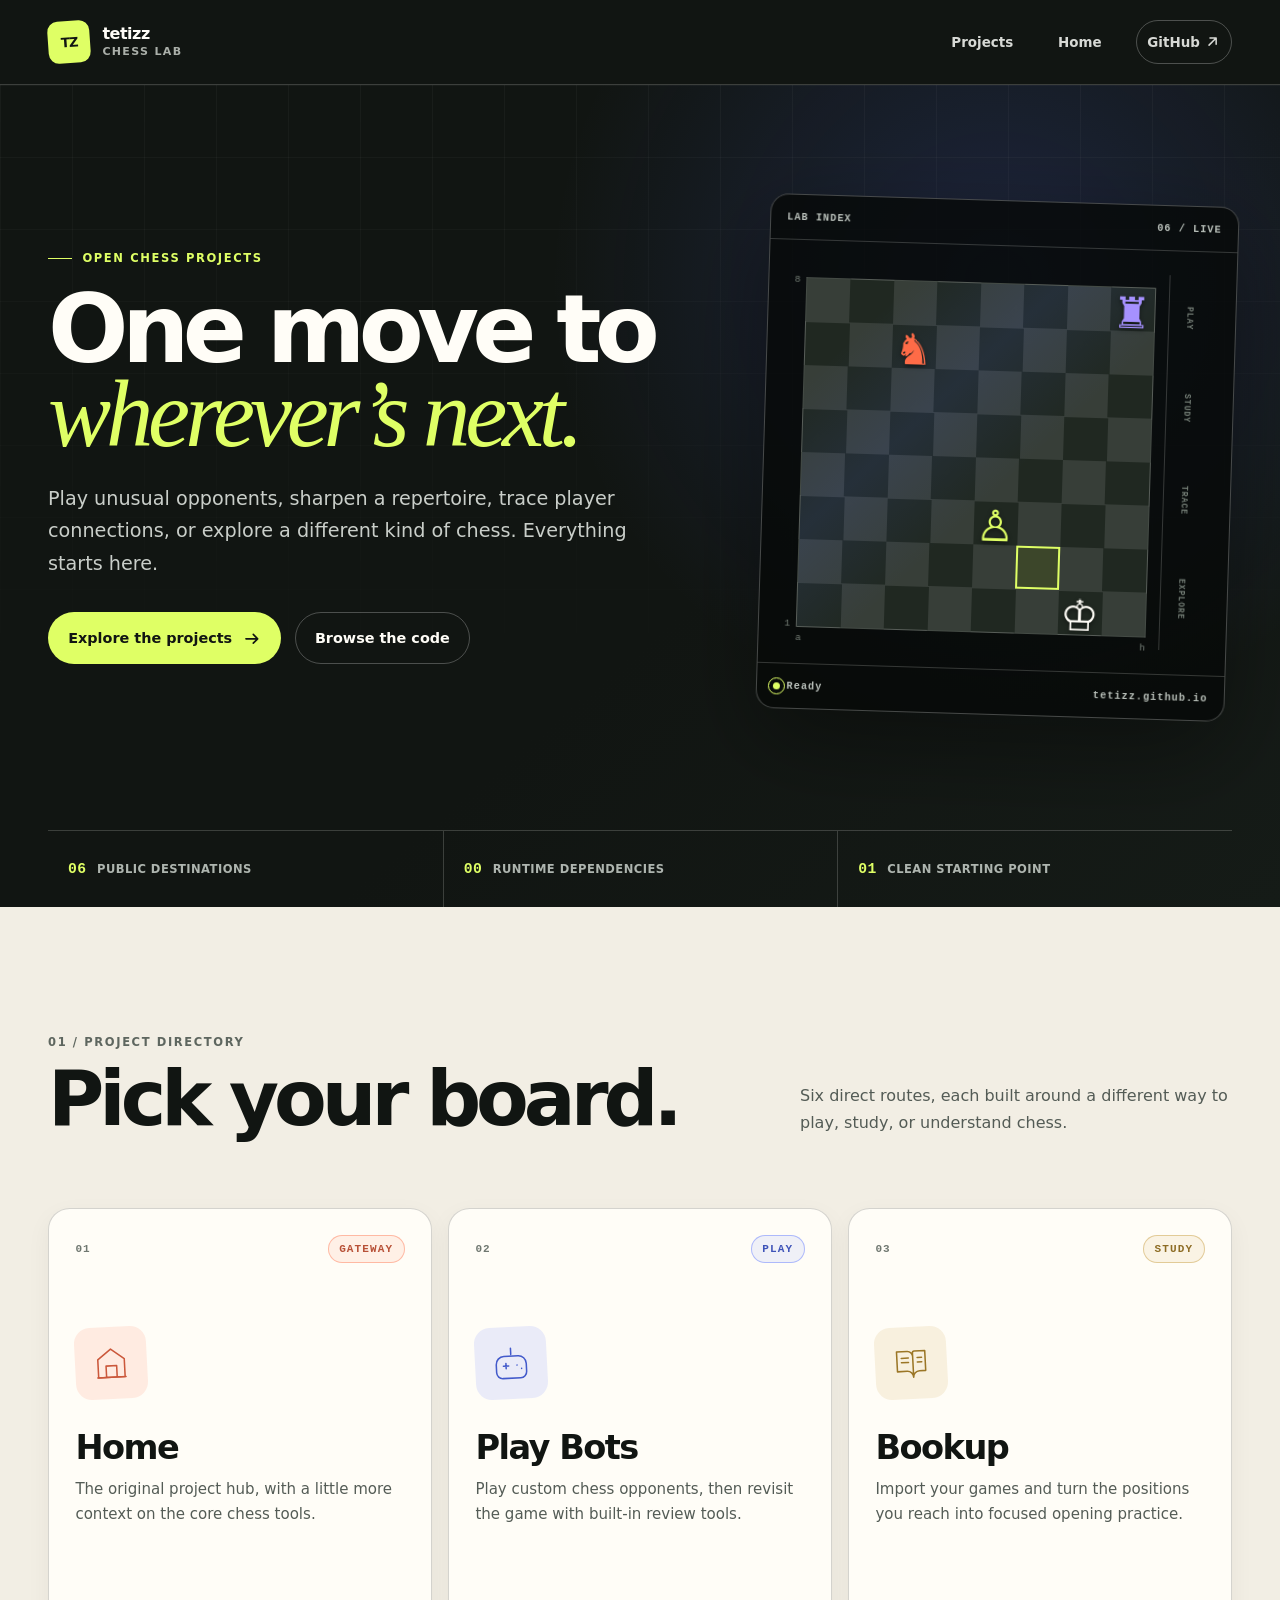
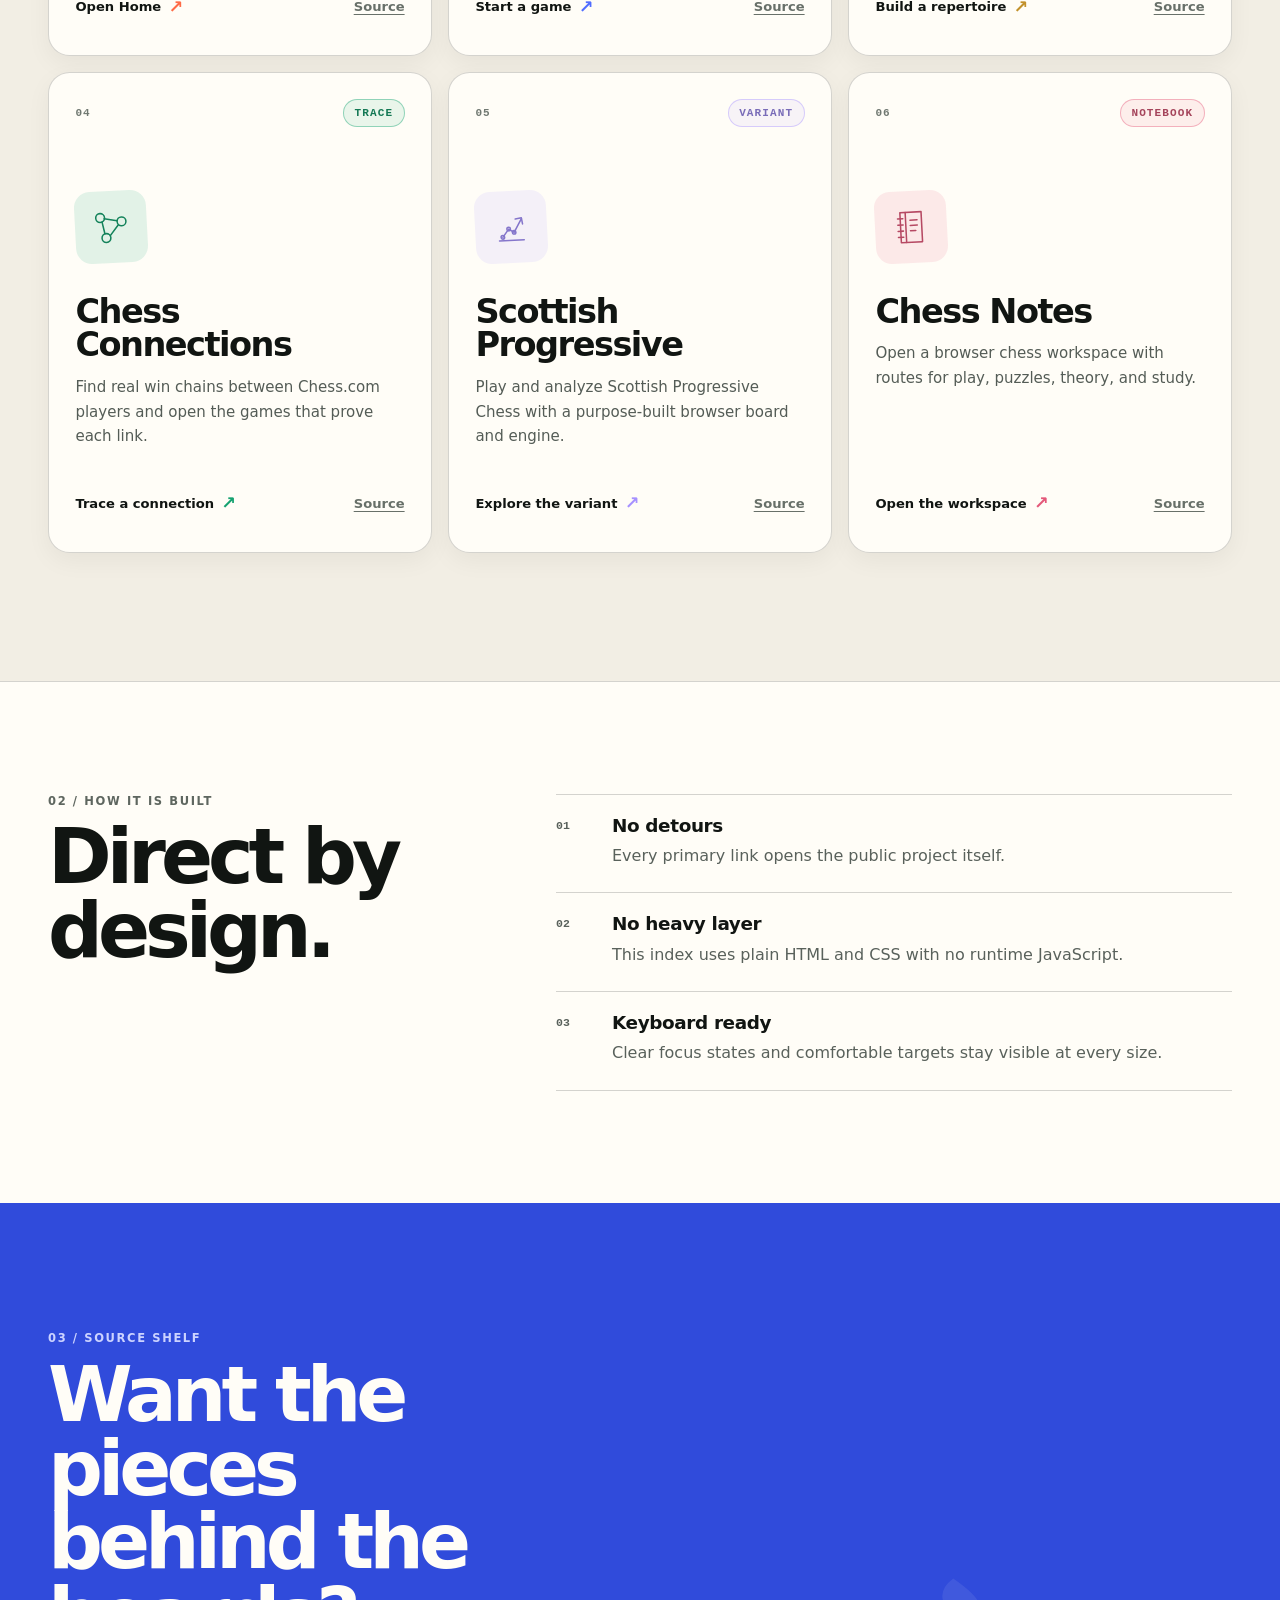
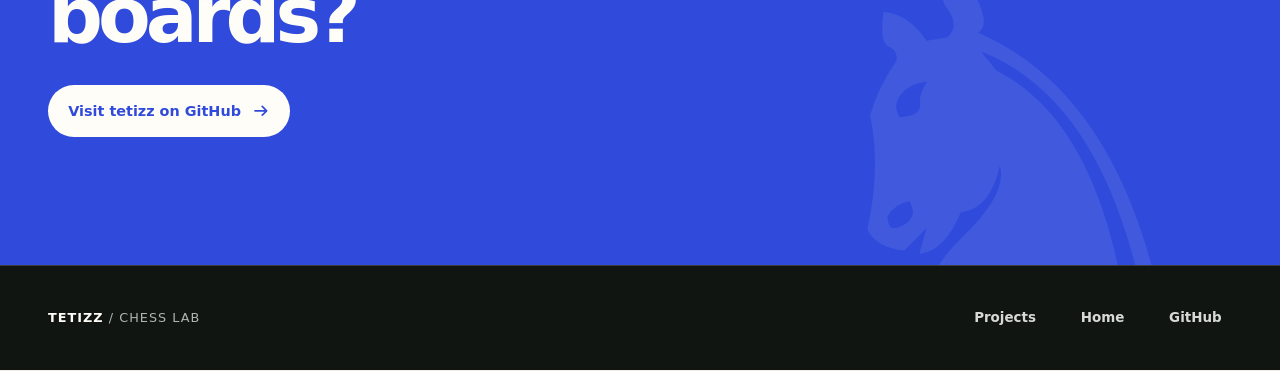
==== index.html @ 03cea4af "feat: launch root chess lab gateway" ====
<!DOCTYPE html>
<html lang="en">
  <head>
    <meta charset="utf-8">
    <meta name="viewport" content="width=device-width, initial-scale=1">
    <meta
      http-equiv="Content-Security-Policy"
      content="default-src 'none'; style-src 'self'; img-src 'self'; font-src 'self'; connect-src 'self'; script-src 'none'; object-src 'none'; base-uri 'none'; form-action 'none'; upgrade-insecure-requests"
    >
    <meta name="referrer" content="strict-origin-when-cross-origin">
    <meta name="theme-color" content="#111512">
    <meta
      name="description"
      content="The fast starting point for tetizz chess projects: play bots, study games, trace player connections, explore Scottish Progressive, and open Chess Notes."
    >
    <link rel="canonical" href="https://tetizz.github.io/">
    <meta property="og:type" content="website">
    <meta property="og:title" content="tetizz / chess lab">
    <meta
      property="og:description"
      content="One clear gateway to tetizz chess projects."
    >
    <meta property="og:url" content="https://tetizz.github.io/">
    <title>tetizz / chess lab</title>
    <link rel="icon" href="favicon.svg" type="image/svg+xml">
    <link rel="stylesheet" href="styles.css">
  </head>
  <body>
    <a class="skip-link" href="#main-content">Skip to projects</a>

    <header class="site-header">
      <div class="shell header-inner">
        <a class="brand" href="https://tetizz.github.io/" aria-label="tetizz chess lab home">
          <span class="brand-mark" aria-hidden="true">tz</span>
          <span class="brand-copy">
            <strong>tetizz</strong>
            <span>chess lab</span>
          </span>
        </a>

        <nav class="site-nav" aria-label="Primary navigation">
          <a href="#projects">Projects</a>
          <a href="https://tetizz.github.io/Home/">Home</a>
          <a class="nav-github" href="https://github.com/tetizz">
            GitHub
            <svg aria-hidden="true" viewBox="0 0 16 16">
              <path d="M4.25 11.75 11.75 4.25M5.25 4.25h6.5v6.5"></path>
            </svg>
          </a>
        </nav>
      </div>
    </header>

    <main id="main-content">
      <section class="hero" aria-labelledby="hero-title">
        <div class="shell hero-layout">
          <div class="hero-copy">
            <p class="eyebrow"><span aria-hidden="true"></span> Open chess projects</p>
            <h1 id="hero-title">One move to<br><em>wherever&rsquo;s next.</em></h1>
            <p class="hero-intro">
              Play unusual opponents, sharpen a repertoire, trace player connections,
              or explore a different kind of chess. Everything starts here.
            </p>
            <div class="hero-actions">
              <a class="button button-primary" href="#projects">
                Explore the projects
                <svg aria-hidden="true" viewBox="0 0 18 18">
                  <path d="M3 9h12M10.5 4.5 15 9l-4.5 4.5"></path>
                </svg>
              </a>
              <a class="button button-quiet" href="https://github.com/tetizz">Browse the code</a>
            </div>
          </div>

          <div class="position-window" aria-hidden="true">
            <div class="window-bar">
              <span>LAB INDEX</span>
              <span>06 / LIVE</span>
            </div>
            <div class="position-body">
              <div class="board-wrap">
                <div class="board">
                  <span class="piece piece-knight">&#9822;</span>
                  <span class="piece piece-king">&#9812;</span>
                  <span class="piece piece-pawn">&#9817;</span>
                  <span class="piece piece-rook">&#9820;</span>
                  <span class="target-square"></span>
                </div>
                <span class="rank rank-eight">8</span>
                <span class="rank rank-one">1</span>
                <span class="file file-a">a</span>
                <span class="file file-h">h</span>
              </div>
              <div class="move-strip">
                <span>PLAY</span>
                <span>STUDY</span>
                <span>TRACE</span>
                <span>EXPLORE</span>
              </div>
            </div>
            <div class="window-foot">
              <span><i class="status-dot"></i> Ready</span>
              <span>tetizz.github.io</span>
            </div>
          </div>
        </div>

        <ul class="shell hero-meta" aria-label="Site highlights">
          <li><strong>06</strong> public destinations</li>
          <li><strong>00</strong> runtime dependencies</li>
          <li><strong>01</strong> clean starting point</li>
        </ul>
      </section>

      <section class="projects" id="projects" aria-labelledby="projects-title">
        <div class="shell">
          <div class="section-heading">
            <div>
              <p class="section-index">01 / PROJECT DIRECTORY</p>
              <h2 id="projects-title">Pick your board.</h2>
            </div>
            <p>
              Six direct routes, each built around a different way to play,
              study, or understand chess.
            </p>
          </div>

          <div class="project-grid">
            <article class="project-card project-home">
              <div class="card-topline">
                <span class="card-number">01</span>
                <span class="card-label">Gateway</span>
              </div>
              <div class="project-symbol" aria-hidden="true">
                <svg viewBox="0 0 48 48">
                  <path d="M9 19.5 24 8l15 11.5V40H9Z"></path>
                  <path d="M18 40V27h12v13M8 40h32"></path>
                </svg>
              </div>
              <div class="card-copy">
                <h3>Home</h3>
                <p>The original project hub, with a little more context on the core chess tools.</p>
              </div>
              <div class="card-actions">
                <a class="project-link" href="https://tetizz.github.io/Home/">
                  Open Home <span aria-hidden="true">&#8599;</span>
                </a>
                <a class="source-link" href="https://github.com/tetizz/Home">Source</a>
              </div>
            </article>

            <article class="project-card project-play">
              <div class="card-topline">
                <span class="card-number">02</span>
                <span class="card-label">Play</span>
              </div>
              <div class="project-symbol" aria-hidden="true">
                <svg viewBox="0 0 48 48">
                  <path d="M24 7v7M16 16h16a9 9 0 0 1 9 9v9a7 7 0 0 1-7 7H14a7 7 0 0 1-7-7v-9a9 9 0 0 1 9-9Z"></path>
                  <path d="M15 27h6m-3-3v6M30.5 26.5h.01M35.5 30.5h.01"></path>
                </svg>
              </div>
              <div class="card-copy">
                <h3>Play Bots</h3>
                <p>Play custom chess opponents, then revisit the game with built-in review tools.</p>
              </div>
              <div class="card-actions">
                <a class="project-link" href="https://tetizz.github.io/Play/">
                  Start a game <span aria-hidden="true">&#8599;</span>
                </a>
                <a class="source-link" href="https://github.com/tetizz/Play">Source</a>
              </div>
            </article>

            <article class="project-card project-bookup">
              <div class="card-topline">
                <span class="card-number">03</span>
                <span class="card-label">Study</span>
              </div>
              <div class="project-symbol" aria-hidden="true">
                <svg viewBox="0 0 48 48">
                  <path d="M8 10.5h12a6 6 0 0 1 6 6V40a7 7 0 0 0-7-7H8ZM40 10.5H28a2 2 0 0 0-2 2V40a7 7 0 0 1 7-7h7Z"></path>
                  <path d="M13 18h8M13 23h8M31 18h5M31 23h5"></path>
                </svg>
              </div>
              <div class="card-copy">
                <h3>Bookup</h3>
                <p>Import your games and turn the positions you reach into focused opening practice.</p>
              </div>
              <div class="card-actions">
                <a class="project-link" href="https://tetizz.github.io/Bookup/">
                  Build a repertoire <span aria-hidden="true">&#8599;</span>
                </a>
                <a class="source-link" href="https://github.com/tetizz/Bookup">Source</a>
              </div>
            </article>

            <article class="project-card project-connections">
              <div class="card-topline">
                <span class="card-number">04</span>
                <span class="card-label">Trace</span>
              </div>
              <div class="project-symbol" aria-hidden="true">
                <svg viewBox="0 0 48 48">
                  <circle cx="12" cy="13" r="5"></circle>
                  <circle cx="36" cy="18" r="5"></circle>
                  <circle cx="18" cy="36" r="5"></circle>
                  <path d="m16.5 14 14.5 3M14 18l2.5 13M22.5 33.5 32 22"></path>
                </svg>
              </div>
              <div class="card-copy">
                <h3>Chess Connections</h3>
                <p>Find real win chains between Chess.com players and open the games that prove each link.</p>
              </div>
              <div class="card-actions">
                <a class="project-link" href="https://tetizz.github.io/Connections/">
                  Trace a connection <span aria-hidden="true">&#8599;</span>
                </a>
                <a class="source-link" href="https://github.com/tetizz/Connections">Source</a>
              </div>
            </article>

            <article class="project-card project-progressive">
              <div class="card-topline">
                <span class="card-number">05</span>
                <span class="card-label">Variant</span>
              </div>
              <div class="project-symbol" aria-hidden="true">
                <svg viewBox="0 0 48 48">
                  <path d="M10 39h28M14 35l7-9 6 4 9-15"></path>
                  <path d="m29 15 7-1 1 7"></path>
                  <circle cx="14" cy="35" r="2"></circle>
                  <circle cx="21" cy="26" r="2"></circle>
                  <circle cx="27" cy="30" r="2"></circle>
                </svg>
              </div>
              <div class="card-copy">
                <h3>Scottish Progressive</h3>
                <p>Play and analyze Scottish Progressive Chess with a purpose-built browser board and engine.</p>
              </div>
              <div class="card-actions">
                <a class="project-link" href="https://tetizz.github.io/progressive/">
                  Explore the variant <span aria-hidden="true">&#8599;</span>
                </a>
                <a class="source-link" href="https://github.com/tetizz/progressive">Source</a>
              </div>
            </article>

            <article class="project-card project-notes">
              <div class="card-topline">
                <span class="card-number">06</span>
                <span class="card-label">Notebook</span>
              </div>
              <div class="project-symbol" aria-hidden="true">
                <svg viewBox="0 0 48 48">
                  <path d="M12 7h24v34H12Z"></path>
                  <path d="M18 7v34M23 16h8M23 22h8M23 28h6"></path>
                  <path d="M9 14h6M9 21h6M9 28h6M9 35h6"></path>
                </svg>
              </div>
              <div class="card-copy">
                <h3>Chess Notes</h3>
                <p>Open a browser chess workspace with routes for play, puzzles, theory, and study.</p>
              </div>
              <div class="card-actions">
                <a class="project-link" href="https://tetizz.github.io/chess-notes-/">
                  Open the workspace <span aria-hidden="true">&#8599;</span>
                </a>
                <a class="source-link" href="https://github.com/tetizz/chess-notes-">Source</a>
              </div>
            </article>
          </div>
        </div>
      </section>

      <section class="principles" aria-labelledby="principles-title">
        <div class="shell principles-layout">
          <div>
            <p class="section-index">02 / HOW IT IS BUILT</p>
            <h2 id="principles-title">Direct by design.</h2>
          </div>
          <ul class="principle-list">
            <li>
              <span>01</span>
              <div>
                <h3>No detours</h3>
                <p>Every primary link opens the public project itself.</p>
              </div>
            </li>
            <li>
              <span>02</span>
              <div>
                <h3>No heavy layer</h3>
                <p>This index uses plain HTML and CSS with no runtime JavaScript.</p>
              </div>
            </li>
            <li>
              <span>03</span>
              <div>
                <h3>Keyboard ready</h3>
                <p>Clear focus states and comfortable targets stay visible at every size.</p>
              </div>
            </li>
          </ul>
        </div>
      </section>

      <section class="closing" aria-labelledby="closing-title">
        <div class="shell closing-inner">
          <p class="section-index">03 / SOURCE SHELF</p>
          <h2 id="closing-title">Want the pieces<br>behind the boards?</h2>
          <a class="button button-light" href="https://github.com/tetizz">
            Visit tetizz on GitHub
            <svg aria-hidden="true" viewBox="0 0 18 18">
              <path d="M3 9h12M10.5 4.5 15 9l-4.5 4.5"></path>
            </svg>
          </a>
        </div>
      </section>
    </main>

    <footer class="site-footer">
      <div class="shell footer-inner">
        <p><strong>tetizz</strong> / chess lab</p>
        <nav aria-label="Footer navigation">
          <a href="#projects">Projects</a>
          <a href="https://tetizz.github.io/Home/">Home</a>
          <a href="https://github.com/tetizz">GitHub</a>
        </nav>
      </div>
    </footer>
  </body>
</html>
---- styles.css ----
:root {
  --ink: #111512;
  --ink-soft: #1a211d;
  --paper: #f2eee4;
  --paper-bright: #fffdf7;
  --paper-muted: #d8d2c5;
  --line-dark: rgba(17, 21, 18, 0.18);
  --line-light: rgba(255, 253, 247, 0.18);
  --blue: #516dff;
  --blue-deep: #304bdb;
  --acid: #dfff65;
  --orange: #ff6b47;
  --purple: #a691ff;
  --focus: #005fcc;
  --radius: 1.35rem;
  color-scheme: light;
  font-family: Inter, ui-sans-serif, system-ui, -apple-system, BlinkMacSystemFont, "Segoe UI", sans-serif;
  font-synthesis: none;
  text-rendering: optimizeLegibility;
}

*,
*::before,
*::after {
  box-sizing: border-box;
}

html {
  min-width: 320px;
  scroll-behavior: smooth;
}

body {
  margin: 0;
  min-width: 320px;
  overflow-x: hidden;
  background: var(--paper);
  color: var(--ink);
}

a {
  color: inherit;
}

svg {
  display: block;
}

.shell {
  width: min(100% - 2.5rem, 74rem);
  margin-inline: auto;
}

.skip-link {
  position: fixed;
  top: 0.75rem;
  left: 0.75rem;
  z-index: 100;
  padding: 0.75rem 1rem;
  border: 2px solid var(--ink);
  border-radius: 0.5rem;
  background: var(--acid);
  color: var(--ink);
  font-weight: 800;
  transform: translateY(-160%);
  transition: transform 160ms ease;
}

.skip-link:focus {
  transform: translateY(0);
}

:focus-visible {
  outline: 3px solid var(--focus);
  outline-offset: 4px;
  box-shadow: 0 0 0 6px var(--paper-bright);
}

.site-header {
  position: relative;
  z-index: 10;
  border-bottom: 1px solid var(--line-light);
  background: var(--ink);
  color: var(--paper-bright);
}

.header-inner {
  display: flex;
  min-height: 5.25rem;
  align-items: center;
  justify-content: space-between;
  gap: 2rem;
}

.brand {
  display: inline-flex;
  min-height: 2.75rem;
  align-items: center;
  gap: 0.75rem;
  color: inherit;
  text-decoration: none;
}

.brand-mark {
  display: grid;
  width: 2.65rem;
  height: 2.65rem;
  place-items: center;
  border-radius: 0.65rem;
  background: var(--acid);
  color: var(--ink);
  font-size: 0.82rem;
  font-weight: 900;
  letter-spacing: -0.08em;
  text-transform: uppercase;
  transform: rotate(-4deg);
  transition: transform 180ms ease;
}

.brand:hover .brand-mark {
  transform: rotate(0) scale(1.04);
}

.brand-copy {
  display: grid;
  line-height: 1.05;
}

.brand-copy strong {
  font-size: 1rem;
  letter-spacing: -0.03em;
}

.brand-copy span {
  margin-top: 0.2rem;
  color: #aaaFA9;
  font-size: 0.69rem;
  font-weight: 700;
  letter-spacing: 0.12em;
  text-transform: uppercase;
}

.site-nav,
.site-footer nav {
  display: flex;
  align-items: center;
  gap: clamp(0.25rem, 2vw, 1.5rem);
}

.site-nav a,
.site-footer nav a {
  display: inline-flex;
  min-height: 2.75rem;
  align-items: center;
  gap: 0.35rem;
  padding-inline: 0.65rem;
  color: #d7d9d5;
  font-size: 0.84rem;
  font-weight: 750;
  text-decoration: none;
}

.site-nav a:hover,
.site-footer nav a:hover {
  color: var(--acid);
}

.site-nav a:active,
.site-footer nav a:active {
  color: var(--paper-bright);
}

.nav-github {
  border: 1px solid rgba(255, 255, 255, 0.25);
  border-radius: 999px;
}

.nav-github:hover {
  background: rgba(255, 255, 255, 0.07);
}

.nav-github svg {
  width: 0.95rem;
  fill: none;
  stroke: currentColor;
  stroke-linecap: round;
  stroke-linejoin: round;
  stroke-width: 1.6;
}

.hero {
  position: relative;
  overflow: hidden;
  background:
    radial-gradient(circle at 78% 24%, rgba(81, 109, 255, 0.18), transparent 28rem),
    linear-gradient(140deg, #111512 0%, #111512 58%, #151b17 100%);
  color: var(--paper-bright);
}

.hero::before {
  position: absolute;
  inset: 0;
  background-image:
    linear-gradient(rgba(255, 255, 255, 0.035) 1px, transparent 1px),
    linear-gradient(90deg, rgba(255, 255, 255, 0.035) 1px, transparent 1px);
  background-size: 4.5rem 4.5rem;
  content: "";
  -webkit-mask-image: linear-gradient(to bottom, #000, transparent 80%);
  mask-image: linear-gradient(to bottom, #000, transparent 80%);
  pointer-events: none;
}

.hero-layout {
  position: relative;
  display: grid;
  min-height: 38rem;
  align-items: center;
  grid-template-columns: minmax(0, 1.02fr) minmax(18rem, 0.78fr);
  gap: clamp(3rem, 8vw, 7.5rem);
  padding-block: clamp(4.75rem, 9vw, 7.75rem);
}

.hero-copy {
  max-width: 43rem;
  animation: enter-up 560ms cubic-bezier(0.22, 1, 0.36, 1) both;
}

.eyebrow,
.section-index {
  margin: 0;
  font-size: 0.72rem;
  font-weight: 850;
  letter-spacing: 0.14em;
  text-transform: uppercase;
}

.eyebrow {
  display: flex;
  align-items: center;
  gap: 0.65rem;
  color: var(--acid);
}

.eyebrow span {
  width: 1.5rem;
  height: 1px;
  background: currentColor;
}

.hero h1 {
  max-width: 12ch;
  margin: 1.35rem 0 1.65rem;
  font-size: clamp(3.35rem, 7.4vw, 6.75rem);
  font-weight: 850;
  letter-spacing: -0.07em;
  line-height: 0.89;
}

.hero h1 em {
  color: var(--acid);
  font-family: Georgia, "Times New Roman", serif;
  font-weight: 400;
  letter-spacing: -0.055em;
}

.hero-intro {
  max-width: 37rem;
  margin: 0;
  color: #c9cec9;
  font-size: clamp(1.04rem, 1.7vw, 1.2rem);
  line-height: 1.7;
}

.hero-actions {
  display: flex;
  flex-wrap: wrap;
  align-items: center;
  gap: 0.85rem;
  margin-top: 2rem;
}

.button {
  display: inline-flex;
  min-height: 3.25rem;
  align-items: center;
  justify-content: center;
  gap: 0.7rem;
  border: 1px solid transparent;
  border-radius: 999px;
  padding: 0.82rem 1.2rem;
  font-size: 0.9rem;
  font-weight: 850;
  text-decoration: none;
  transition: transform 180ms ease;
}

.button svg {
  width: 1.1rem;
  fill: none;
  stroke: currentColor;
  stroke-linecap: round;
  stroke-linejoin: round;
  stroke-width: 1.7;
  transition: transform 180ms ease;
}

.button:hover {
  transform: translateY(-2px);
}

.button:hover svg {
  transform: translateX(3px);
}

.button:active {
  transform: translateY(0) scale(0.98);
}

.button-primary {
  background: var(--acid);
  color: var(--ink);
}

.button-primary:hover {
  background: #ebff9e;
}

.button-quiet {
  border-color: rgba(255, 255, 255, 0.25);
  color: var(--paper-bright);
}

.button-quiet:hover {
  border-color: rgba(255, 255, 255, 0.55);
  background: rgba(255, 255, 255, 0.07);
}

.position-window {
  position: relative;
  z-index: 1;
  overflow: hidden;
  border: 1px solid rgba(255, 255, 255, 0.25);
  border-radius: 1.15rem;
  background: rgba(6, 8, 7, 0.8);
  box-shadow: 0 2rem 6rem rgba(0, 0, 0, 0.38);
  contain: layout paint;
  transform: rotate(1.75deg);
  animation: enter-card 720ms 100ms cubic-bezier(0.22, 1, 0.36, 1) both;
}

.window-bar,
.window-foot {
  display: flex;
  min-height: 2.8rem;
  align-items: center;
  justify-content: space-between;
  gap: 1rem;
  padding-inline: 1rem;
  color: #b9c0ba;
  font-family: "Cascadia Mono", Consolas, monospace;
  font-size: 0.64rem;
  font-weight: 700;
  letter-spacing: 0.1em;
}

.window-bar {
  border-bottom: 1px solid var(--line-light);
}

.window-foot {
  border-top: 1px solid var(--line-light);
}

.window-foot span:first-child {
  display: inline-flex;
  align-items: center;
  gap: 0.4rem;
}

.status-dot {
  position: relative;
  width: 0.45rem;
  height: 0.45rem;
  border-radius: 50%;
  background: var(--acid);
}

.status-dot::after {
  position: absolute;
  inset: -0.32rem;
  border: 1px solid var(--acid);
  border-radius: inherit;
  content: "";
  animation: status-pulse 2.4s ease-out infinite;
}

.position-body {
  display: grid;
  grid-template-columns: minmax(0, 1fr) 2.7rem;
  padding: clamp(1rem, 3vw, 1.5rem);
}

.board-wrap {
  position: relative;
  min-width: 0;
  aspect-ratio: 1;
}

.board {
  position: absolute;
  inset: 0.8rem;
  border: 1px solid rgba(255, 255, 255, 0.16);
  background-color: #202821;
  background-image: conic-gradient(
    from 90deg,
    rgba(255, 255, 255, 0.1) 25%,
    transparent 0 50%,
    rgba(255, 255, 255, 0.1) 0 75%,
    transparent 0
  );
  background-size: 25% 25%;
}

.board::after {
  position: absolute;
  inset: 0;
  background: linear-gradient(135deg, transparent 15%, rgba(81, 109, 255, 0.2), transparent 58%);
  content: "";
  opacity: 0.55;
  animation: board-scan 5s ease-in-out infinite;
}

.piece,
.target-square {
  position: absolute;
  z-index: 2;
  display: grid;
  width: 12.5%;
  height: 12.5%;
  place-items: center;
}

.piece {
  color: var(--paper-bright);
  font-family: Georgia, "Times New Roman", serif;
  font-size: clamp(1.35rem, 3.7vw, 2.7rem);
  filter: drop-shadow(0 2px 2px rgba(0, 0, 0, 0.5));
}

.piece-knight {
  top: 12.5%;
  left: 25%;
  color: var(--orange);
}

.piece-king {
  right: 12.5%;
  bottom: 0;
}

.piece-pawn {
  right: 37.5%;
  bottom: 25%;
  color: var(--acid);
}

.piece-rook {
  top: 0;
  right: 0;
  color: var(--purple);
}

.target-square {
  right: 25%;
  bottom: 12.5%;
  border: 2px solid var(--acid);
  background: rgba(223, 255, 101, 0.14);
  animation: target-pulse 2.4s ease-in-out infinite;
}

.rank,
.file {
  position: absolute;
  color: #747e76;
  font-family: "Cascadia Mono", Consolas, monospace;
  font-size: 0.6rem;
}

.rank {
  left: 0.1rem;
}

.rank-eight {
  top: 0.65rem;
}

.rank-one {
  bottom: 0.65rem;
}

.file {
  bottom: -0.2rem;
}

.file-a {
  left: 0.8rem;
}

.file-h {
  right: 0.8rem;
}

.move-strip {
  display: flex;
  align-items: center;
  justify-content: space-around;
  border-left: 1px solid var(--line-light);
  color: #757f77;
  font-family: "Cascadia Mono", Consolas, monospace;
  font-size: 0.52rem;
  font-weight: 700;
  letter-spacing: 0.1em;
  writing-mode: vertical-rl;
}

.hero-meta {
  position: relative;
  display: grid;
  grid-template-columns: repeat(3, 1fr);
  border-top: 1px solid var(--line-light);
  margin-block: 0;
  padding: 0;
  list-style: none;
}

.hero-meta li {
  display: flex;
  min-height: 4.75rem;
  align-items: center;
  gap: 0.65rem;
  margin: 0;
  padding-inline: 1.25rem;
  color: #aeb5af;
  font-size: 0.72rem;
  font-weight: 750;
  letter-spacing: 0.04em;
  text-transform: uppercase;
}

.hero-meta li + li {
  border-left: 1px solid var(--line-light);
}

.hero-meta strong {
  color: var(--acid);
  font-family: "Cascadia Mono", Consolas, monospace;
  font-size: 0.92rem;
}

.projects {
  padding-block: clamp(4.5rem, 10vw, 8rem);
}

.section-heading {
  display: grid;
  align-items: end;
  grid-template-columns: minmax(0, 1fr) minmax(16rem, 27rem);
  gap: 2rem;
  margin-bottom: clamp(2.4rem, 6vw, 4.5rem);
}

.section-index {
  color: #5e665f;
}

.section-heading h2,
.principles h2,
.closing h2 {
  margin: 0.8rem 0 0;
  font-size: clamp(2.65rem, 6vw, 5.4rem);
  font-weight: 850;
  letter-spacing: -0.065em;
  line-height: 0.96;
}

.section-heading > p {
  max-width: 38rem;
  margin: 0;
  color: #535b55;
  font-size: 1rem;
  line-height: 1.7;
}

.project-grid {
  display: grid;
  grid-template-columns: repeat(3, minmax(0, 1fr));
  gap: 1rem;
}

.project-card {
  --card-accent: var(--blue);
  position: relative;
  display: flex;
  min-width: 0;
  min-height: 28rem;
  flex-direction: column;
  overflow: hidden;
  border: 1px solid var(--line-dark);
  border-radius: var(--radius);
  padding: clamp(1.15rem, 2.5vw, 1.65rem);
  background: var(--paper-bright);
  box-shadow: 0 0.5rem 1.5rem rgba(17, 21, 18, 0.05);
  transition: transform 220ms cubic-bezier(0.22, 1, 0.36, 1);
  animation: enter-up 480ms cubic-bezier(0.22, 1, 0.36, 1) both;
}

.project-card::after {
  position: absolute;
  inset: auto -25% -45% 30%;
  height: 55%;
  border-radius: 50%;
  background: var(--card-accent);
  content: "";
  opacity: 0.065;
  transform: translateY(35%);
  transition: transform 260ms ease, opacity 260ms ease;
  pointer-events: none;
}

.project-card:hover,
.project-card:focus-within {
  z-index: 2;
  transform: translateY(-0.4rem);
}

.project-card:hover::after,
.project-card:focus-within::after {
  opacity: 0.11;
  transform: translateY(8%);
}

.project-card:nth-child(2) {
  animation-delay: 50ms;
}

.project-card:nth-child(3) {
  animation-delay: 100ms;
}

.project-card:nth-child(4) {
  animation-delay: 150ms;
}

.project-card:nth-child(5) {
  animation-delay: 200ms;
}

.project-card:nth-child(6) {
  animation-delay: 250ms;
}

.project-home {
  --card-accent: var(--orange);
}

.project-play {
  --card-accent: var(--blue);
}

.project-bookup {
  --card-accent: #c2912b;
}

.project-connections {
  --card-accent: #15a270;
}

.project-progressive {
  --card-accent: var(--purple);
}

.project-notes {
  --card-accent: #e4587a;
}

.card-topline {
  display: flex;
  align-items: center;
  justify-content: space-between;
  gap: 1rem;
  font-family: "Cascadia Mono", Consolas, monospace;
  font-size: 0.69rem;
  font-weight: 800;
  letter-spacing: 0.1em;
  text-transform: uppercase;
}

.card-number {
  color: #707871;
}

.card-label {
  border: 1px solid color-mix(in srgb, var(--card-accent) 42%, transparent);
  border-radius: 999px;
  padding: 0.42rem 0.65rem;
  background: color-mix(in srgb, var(--card-accent) 9%, transparent);
  color: color-mix(in srgb, var(--card-accent) 70%, var(--ink));
}

.project-symbol {
  display: grid;
  width: 4.5rem;
  height: 4.5rem;
  margin-block: clamp(2.5rem, 5vw, 4.15rem) 2rem;
  place-items: center;
  border-radius: 1rem;
  background: color-mix(in srgb, var(--card-accent) 12%, transparent);
  color: color-mix(in srgb, var(--card-accent) 78%, var(--ink));
  transform: rotate(-3deg);
  transition: transform 220ms cubic-bezier(0.22, 1, 0.36, 1);
}

.project-card:hover .project-symbol,
.project-card:focus-within .project-symbol {
  transform: rotate(0) scale(1.06);
}

.project-symbol svg {
  width: 2.65rem;
  fill: none;
  stroke: currentColor;
  stroke-linecap: round;
  stroke-linejoin: round;
  stroke-width: 1.75;
}

.card-copy {
  position: relative;
  z-index: 1;
}

.card-copy h3 {
  margin: 0 0 0.8rem;
  font-size: clamp(1.65rem, 3vw, 2.1rem);
  letter-spacing: -0.045em;
  line-height: 1;
}

.card-copy p {
  margin: 0;
  color: #545c56;
  font-size: 0.94rem;
  line-height: 1.65;
}

.card-actions {
  position: relative;
  z-index: 1;
  display: flex;
  align-items: center;
  justify-content: space-between;
  gap: 0.75rem;
  margin-top: auto;
  padding-top: 2rem;
}

.project-link,
.source-link {
  display: inline-flex;
  min-height: 2.75rem;
  align-items: center;
  font-size: 0.82rem;
  font-weight: 850;
  text-underline-offset: 0.2em;
}

.project-link {
  gap: 0.45rem;
  color: var(--ink);
  text-decoration: none;
}

.project-link span {
  color: var(--card-accent);
  font-size: 1.1rem;
  transition: transform 180ms ease;
}

.project-link:hover span {
  transform: translate(0.18rem, -0.18rem);
}

.source-link {
  color: #687069;
}

.source-link:hover {
  color: var(--ink);
}

.principles {
  border-top: 1px solid var(--line-dark);
  background: var(--paper-bright);
  padding-block: clamp(4rem, 9vw, 7rem);
}

.principles-layout {
  display: grid;
  grid-template-columns: minmax(15rem, 0.75fr) minmax(0, 1.25fr);
  gap: clamp(3rem, 8vw, 7rem);
}

.principles h2 {
  max-width: 7ch;
}

.principle-list {
  margin: 0;
  padding: 0;
  list-style: none;
}

.principle-list li {
  display: grid;
  grid-template-columns: 2.5rem minmax(0, 1fr);
  gap: 1rem;
  border-top: 1px solid var(--line-dark);
  padding-block: 1.5rem;
}

.principle-list li:last-child {
  border-bottom: 1px solid var(--line-dark);
}

.principle-list > li > span {
  color: #59615b;
  font-family: "Cascadia Mono", Consolas, monospace;
  font-size: 0.72rem;
  font-weight: 800;
}

.principle-list h3 {
  margin: -0.25rem 0 0.45rem;
  font-size: 1.15rem;
  letter-spacing: -0.02em;
}

.principle-list p {
  margin: 0;
  color: #59615b;
  line-height: 1.6;
}

.closing {
  overflow: hidden;
  background: var(--blue-deep);
  color: var(--paper-bright);
}

.closing-inner {
  position: relative;
  padding-block: clamp(4.5rem, 10vw, 8rem);
}

.closing-inner::before {
  position: absolute;
  right: clamp(-5rem, 3vw, 1rem);
  bottom: -9rem;
  color: rgba(255, 255, 255, 0.08);
  content: "\265E";
  font-family: Georgia, "Times New Roman", serif;
  font-size: clamp(18rem, 38vw, 33rem);
  line-height: 1;
  transform: rotate(-9deg);
  transition: transform 900ms cubic-bezier(0.22, 1, 0.36, 1);
  pointer-events: none;
}

.closing:hover .closing-inner::before {
  transform: rotate(-3deg) translateY(-0.5rem);
}

.closing .section-index {
  color: #ccd3ff;
}

.closing h2 {
  position: relative;
  max-width: 10ch;
  margin-bottom: 2rem;
}

.button-light {
  position: relative;
  background: var(--paper-bright);
  color: var(--blue-deep);
}

.button-light:hover {
  background: var(--acid);
  color: var(--ink);
}

.site-footer {
  border-top: 1px solid var(--line-light);
  background: var(--ink);
  color: var(--paper-bright);
}

.error-page {
  min-height: 100vh;
  background: var(--ink);
  color: var(--paper-bright);
}

.error-main {
  display: grid;
  min-height: calc(100vh - 5.3rem);
  align-items: center;
  background:
    radial-gradient(circle at 74% 32%, rgba(81, 109, 255, 0.22), transparent 25rem),
    linear-gradient(135deg, #111512, #171e19);
}

.error-inner {
  padding-block: 4rem;
}

.error-inner h1 {
  max-width: 9ch;
  margin: 1rem 0;
  font-size: clamp(3.5rem, 10vw, 8rem);
  letter-spacing: -0.07em;
  line-height: 0.9;
}

.error-inner > p:not(.eyebrow) {
  max-width: 35rem;
  margin: 0 0 2rem;
  color: #c9cec9;
  font-size: 1.08rem;
  line-height: 1.7;
}

.footer-inner {
  display: flex;
  min-height: 6.5rem;
  align-items: center;
  justify-content: space-between;
  gap: 2rem;
}

.footer-inner p {
  margin: 0;
  color: #aeb5af;
  font-size: 0.8rem;
  letter-spacing: 0.08em;
  text-transform: uppercase;
}

.footer-inner p strong {
  color: var(--paper-bright);
}

@keyframes enter-up {
  from {
    opacity: 0;
    transform: translateY(1rem);
  }
  to {
    opacity: 1;
    transform: translateY(0);
  }
}

@keyframes enter-card {
  from {
    opacity: 0;
    transform: rotate(0) translateY(1.25rem) scale(0.98);
  }
  to {
    opacity: 1;
    transform: rotate(1.75deg) translateY(0) scale(1);
  }
}

@keyframes board-scan {
  0%,
  100% {
    opacity: 0.3;
    transform: translateX(-12%);
  }
  50% {
    opacity: 0.75;
    transform: translateX(12%);
  }
}

@keyframes target-pulse {
  0%,
  100% {
    opacity: 0.55;
    transform: scale(0.82);
  }
  50% {
    opacity: 1;
    transform: scale(1);
  }
}

@keyframes status-pulse {
  0% {
    opacity: 1;
    transform: scale(0.6);
  }
  75%,
  100% {
    opacity: 0;
    transform: scale(1.5);
  }
}

@media (max-width: 60rem) {
  .hero-layout {
    min-height: auto;
    grid-template-columns: minmax(0, 1.15fr) minmax(16rem, 0.85fr);
    gap: 2.5rem;
  }

  .project-grid {
    grid-template-columns: repeat(2, minmax(0, 1fr));
  }

  .project-card {
    min-height: 26rem;
  }
}

@media (max-width: 45rem) {
  .shell {
    width: min(100% - 1.5rem, 74rem);
  }

  .header-inner {
    min-height: 4.75rem;
    gap: 0.75rem;
  }

  .site-nav {
    gap: 0;
  }

  .site-nav a {
    padding-inline: 0.5rem;
  }

  .site-nav a:nth-child(2) {
    display: none;
  }

  .hero-layout {
    grid-template-columns: 1fr;
    gap: 3rem;
    padding-block: 4rem 3rem;
  }

  .hero-copy,
  .hero h1 {
    max-width: none;
  }

  .hero h1 {
    font-size: clamp(3.2rem, 14vw, 5.75rem);
  }

  .position-window {
    width: min(100%, 27rem);
    margin-inline: auto;
    transform: rotate(0.75deg);
  }

  .hero-meta {
    grid-template-columns: 1fr;
  }

  .hero-meta li {
    min-height: 3.5rem;
    padding-inline: 0.5rem;
  }

  .hero-meta li + li {
    border-top: 1px solid var(--line-light);
    border-left: 0;
  }

  .section-heading,
  .principles-layout {
    grid-template-columns: 1fr;
  }

  .section-heading {
    gap: 1.25rem;
  }

  .project-grid {
    grid-template-columns: 1fr;
  }

  .project-card {
    display: grid;
    min-height: 0;
    align-items: start;
    grid-template-areas:
      "top top"
      "symbol copy"
      "actions actions";
    grid-template-columns: 3.75rem minmax(0, 1fr);
    column-gap: 1rem;
    row-gap: 1.25rem;
  }

  .card-topline {
    grid-area: top;
  }

  .project-symbol {
    width: 3.75rem;
    height: 3.75rem;
    grid-area: symbol;
    margin: 0;
  }

  .project-symbol svg {
    width: 2.15rem;
  }

  .card-copy {
    grid-area: copy;
  }

  .card-copy h3 {
    font-size: 1.45rem;
  }

  .card-actions {
    grid-area: actions;
    margin-top: 0;
    padding-top: 0.25rem;
  }

  .principles-layout {
    gap: 2.5rem;
  }

  .footer-inner {
    align-items: flex-start;
    flex-direction: column;
    gap: 0.25rem;
    padding-block: 1.2rem;
  }

  .site-footer nav {
    flex-wrap: wrap;
  }
}

@media (max-width: 25rem) {
  .brand-copy span {
    display: none;
  }

  .site-nav > a[href="#projects"] {
    display: none;
  }

  .hero-actions,
  .hero-actions .button {
    width: 100%;
  }

  .position-body {
    padding: 0.75rem;
  }

}

@media (prefers-reduced-motion: reduce) {
  html {
    scroll-behavior: auto;
  }

  *,
  *::before,
  *::after {
    animation-duration: 0.01ms !important;
    animation-iteration-count: 1 !important;
    scroll-behavior: auto !important;
    transition-duration: 0.01ms !important;
  }
}

@media (forced-colors: active) {
  .brand-mark,
  .project-symbol,
  .card-label,
  .button {
    border: 1px solid currentColor;
  }

  .eyebrow span,
  .status-dot {
    background: currentColor;
  }
}
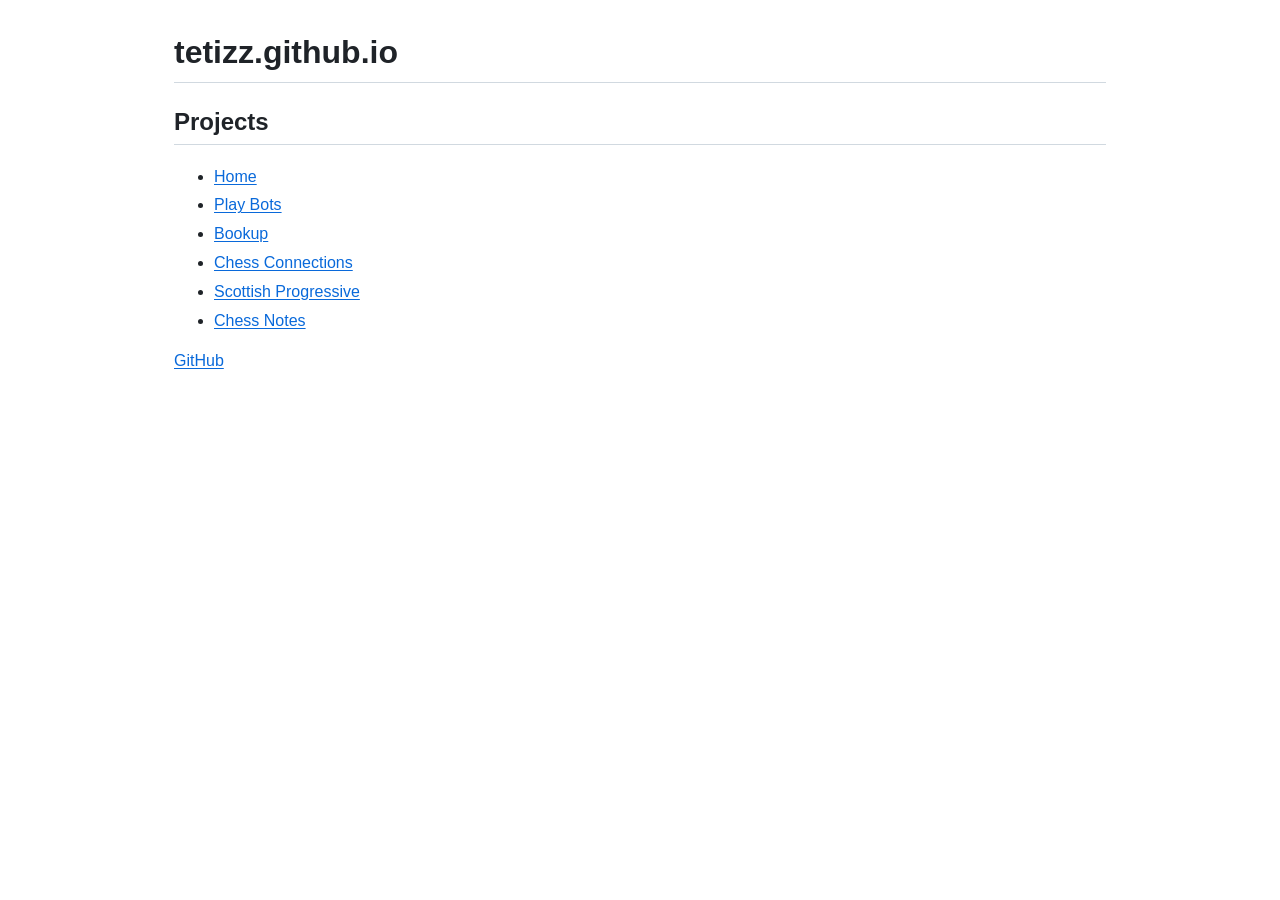
==== commit 640268f0: "Restore plain project index while keeping navigation fixes" ====
--- a/index.html
+++ b/index.html
@@ -1,333 +1,34 @@
-<!DOCTYPE html>
+<!doctype html>
 <html lang="en">
   <head>
     <meta charset="utf-8">
     <meta name="viewport" content="width=device-width, initial-scale=1">
-    <meta
-      http-equiv="Content-Security-Policy"
-      content="default-src 'none'; style-src 'self'; img-src 'self'; font-src 'self'; connect-src 'self'; script-src 'none'; object-src 'none'; base-uri 'none'; form-action 'none'; upgrade-insecure-requests"
-    >
+    <meta http-equiv="Content-Security-Policy" content="default-src 'none'; style-src 'self'; img-src 'self' data:; font-src 'self'; connect-src 'none'; script-src 'none'; object-src 'none'; base-uri 'none'; form-action 'none'; upgrade-insecure-requests">
     <meta name="referrer" content="strict-origin-when-cross-origin">
-    <meta name="theme-color" content="#111512">
-    <meta
-      name="description"
-      content="The fast starting point for tetizz chess projects: play bots, study games, trace player connections, explore Scottish Progressive, and open Chess Notes."
-    >
+    <meta name="description" content="tetizz.github.io — links to the public chess projects.">
     <link rel="canonical" href="https://tetizz.github.io/">
-    <meta property="og:type" content="website">
-    <meta property="og:title" content="tetizz / chess lab">
-    <meta
-      property="og:description"
-      content="One clear gateway to tetizz chess projects."
-    >
-    <meta property="og:url" content="https://tetizz.github.io/">
-    <title>tetizz / chess lab</title>
-    <link rel="icon" href="favicon.svg" type="image/svg+xml">
-    <link rel="stylesheet" href="styles.css">
+    <link rel="icon" href="/favicon.svg" type="image/svg+xml">
+    <link rel="stylesheet" href="/styles.css?v=original-design-20260905">
+    <title>tetizz.github.io</title>
   </head>
   <body>
     <a class="skip-link" href="#main-content">Skip to projects</a>
-
-    <header class="site-header">
-      <div class="shell header-inner">
-        <a class="brand" href="https://tetizz.github.io/" aria-label="tetizz chess lab home">
-          <span class="brand-mark" aria-hidden="true">tz</span>
-          <span class="brand-copy">
-            <strong>tetizz</strong>
-            <span>chess lab</span>
-          </span>
-        </a>
-
-        <nav class="site-nav" aria-label="Primary navigation">
-          <a href="#projects">Projects</a>
-          <a href="https://tetizz.github.io/Home/">Home</a>
-          <a class="nav-github" href="https://github.com/tetizz">
-            GitHub
-            <svg aria-hidden="true" viewBox="0 0 16 16">
-              <path d="M4.25 11.75 11.75 4.25M5.25 4.25h6.5v6.5"></path>
-            </svg>
-          </a>
+    <header><h1>tetizz.github.io</h1></header>
+    <main id="main-content" tabindex="-1">
+      <section class="projects" id="projects" aria-labelledby="projects-title">
+        <h2 id="projects-title">Projects</h2>
+        <nav aria-label="Chess projects">
+          <ul>
+            <li><a href="https://tetizz.github.io/Home/">Home</a></li>
+            <li><a href="https://tetizz.github.io/Play/">Play Bots</a></li>
+            <li><a href="https://tetizz.github.io/Bookup/">Bookup</a></li>
+            <li><a href="https://tetizz.github.io/Connections/">Chess Connections</a></li>
+            <li><a href="https://tetizz.github.io/progressive/">Scottish Progressive</a></li>
+            <li><a href="https://tetizz.github.io/chess-notes-/">Chess Notes</a></li>
+          </ul>
         </nav>
-      </div>
-    </header>
-
-    <main id="main-content">
-      <section class="hero" aria-labelledby="hero-title">
-        <div class="shell hero-layout">
-          <div class="hero-copy">
-            <p class="eyebrow"><span aria-hidden="true"></span> Open chess projects</p>
-            <h1 id="hero-title">One move to<br><em>wherever&rsquo;s next.</em></h1>
-            <p class="hero-intro">
-              Play unusual opponents, sharpen a repertoire, trace player connections,
-              or explore a different kind of chess. Everything starts here.
-            </p>
-            <div class="hero-actions">
-              <a class="button button-primary" href="#projects">
-                Explore the projects
-                <svg aria-hidden="true" viewBox="0 0 18 18">
-                  <path d="M3 9h12M10.5 4.5 15 9l-4.5 4.5"></path>
-                </svg>
-              </a>
-              <a class="button button-quiet" href="https://github.com/tetizz">Browse the code</a>
-            </div>
-          </div>
-
-          <div class="position-window" aria-hidden="true">
-            <div class="window-bar">
-              <span>LAB INDEX</span>
-              <span>06 / LIVE</span>
-            </div>
-            <div class="position-body">
-              <div class="board-wrap">
-                <div class="board">
-                  <span class="piece piece-knight">&#9822;</span>
-                  <span class="piece piece-king">&#9812;</span>
-                  <span class="piece piece-pawn">&#9817;</span>
-                  <span class="piece piece-rook">&#9820;</span>
-                  <span class="target-square"></span>
-                </div>
-                <span class="rank rank-eight">8</span>
-                <span class="rank rank-one">1</span>
-                <span class="file file-a">a</span>
-                <span class="file file-h">h</span>
-              </div>
-              <div class="move-strip">
-                <span>PLAY</span>
-                <span>STUDY</span>
-                <span>TRACE</span>
-                <span>EXPLORE</span>
-              </div>
-            </div>
-            <div class="window-foot">
-              <span><i class="status-dot"></i> Ready</span>
-              <span>tetizz.github.io</span>
-            </div>
-          </div>
-        </div>
-
-        <ul class="shell hero-meta" aria-label="Site highlights">
-          <li><strong>06</strong> public destinations</li>
-          <li><strong>00</strong> runtime dependencies</li>
-          <li><strong>01</strong> clean starting point</li>
-        </ul>
       </section>
-
-      <section class="projects" id="projects" aria-labelledby="projects-title">
-        <div class="shell">
-          <div class="section-heading">
-            <div>
-              <p class="section-index">01 / PROJECT DIRECTORY</p>
-              <h2 id="projects-title">Pick your board.</h2>
-            </div>
-            <p>
-              Six direct routes, each built around a different way to play,
-              study, or understand chess.
-            </p>
-          </div>
-
-          <div class="project-grid">
-            <article class="project-card project-home">
-              <div class="card-topline">
-                <span class="card-number">01</span>
-                <span class="card-label">Gateway</span>
-              </div>
-              <div class="project-symbol" aria-hidden="true">
-                <svg viewBox="0 0 48 48">
-                  <path d="M9 19.5 24 8l15 11.5V40H9Z"></path>
-                  <path d="M18 40V27h12v13M8 40h32"></path>
-                </svg>
-              </div>
-              <div class="card-copy">
-                <h3>Home</h3>
-                <p>The original project hub, with a little more context on the core chess tools.</p>
-              </div>
-              <div class="card-actions">
-                <a class="project-link" href="https://tetizz.github.io/Home/">
-                  Open Home <span aria-hidden="true">&#8599;</span>
-                </a>
-                <a class="source-link" href="https://github.com/tetizz/Home">Source</a>
-              </div>
-            </article>
-
-            <article class="project-card project-play">
-              <div class="card-topline">
-                <span class="card-number">02</span>
-                <span class="card-label">Play</span>
-              </div>
-              <div class="project-symbol" aria-hidden="true">
-                <svg viewBox="0 0 48 48">
-                  <path d="M24 7v7M16 16h16a9 9 0 0 1 9 9v9a7 7 0 0 1-7 7H14a7 7 0 0 1-7-7v-9a9 9 0 0 1 9-9Z"></path>
-                  <path d="M15 27h6m-3-3v6M30.5 26.5h.01M35.5 30.5h.01"></path>
-                </svg>
-              </div>
-              <div class="card-copy">
-                <h3>Play Bots</h3>
-                <p>Play custom chess opponents, then revisit the game with built-in review tools.</p>
-              </div>
-              <div class="card-actions">
-                <a class="project-link" href="https://tetizz.github.io/Play/">
-                  Start a game <span aria-hidden="true">&#8599;</span>
-                </a>
-                <a class="source-link" href="https://github.com/tetizz/Play">Source</a>
-              </div>
-            </article>
-
-            <article class="project-card project-bookup">
-              <div class="card-topline">
-                <span class="card-number">03</span>
-                <span class="card-label">Study</span>
-              </div>
-              <div class="project-symbol" aria-hidden="true">
-                <svg viewBox="0 0 48 48">
-                  <path d="M8 10.5h12a6 6 0 0 1 6 6V40a7 7 0 0 0-7-7H8ZM40 10.5H28a2 2 0 0 0-2 2V40a7 7 0 0 1 7-7h7Z"></path>
-                  <path d="M13 18h8M13 23h8M31 18h5M31 23h5"></path>
-                </svg>
-              </div>
-              <div class="card-copy">
-                <h3>Bookup</h3>
-                <p>Import your games and turn the positions you reach into focused opening practice.</p>
-              </div>
-              <div class="card-actions">
-                <a class="project-link" href="https://tetizz.github.io/Bookup/">
-                  Build a repertoire <span aria-hidden="true">&#8599;</span>
-                </a>
-                <a class="source-link" href="https://github.com/tetizz/Bookup">Source</a>
-              </div>
-            </article>
-
-            <article class="project-card project-connections">
-              <div class="card-topline">
-                <span class="card-number">04</span>
-                <span class="card-label">Trace</span>
-              </div>
-              <div class="project-symbol" aria-hidden="true">
-                <svg viewBox="0 0 48 48">
-                  <circle cx="12" cy="13" r="5"></circle>
-                  <circle cx="36" cy="18" r="5"></circle>
-                  <circle cx="18" cy="36" r="5"></circle>
-                  <path d="m16.5 14 14.5 3M14 18l2.5 13M22.5 33.5 32 22"></path>
-                </svg>
-              </div>
-              <div class="card-copy">
-                <h3>Chess Connections</h3>
-                <p>Find real win chains between Chess.com players and open the games that prove each link.</p>
-              </div>
-              <div class="card-actions">
-                <a class="project-link" href="https://tetizz.github.io/Connections/">
-                  Trace a connection <span aria-hidden="true">&#8599;</span>
-                </a>
-                <a class="source-link" href="https://github.com/tetizz/Connections">Source</a>
-              </div>
-            </article>
-
-            <article class="project-card project-progressive">
-              <div class="card-topline">
-                <span class="card-number">05</span>
-                <span class="card-label">Variant</span>
-              </div>
-              <div class="project-symbol" aria-hidden="true">
-                <svg viewBox="0 0 48 48">
-                  <path d="M10 39h28M14 35l7-9 6 4 9-15"></path>
-                  <path d="m29 15 7-1 1 7"></path>
-                  <circle cx="14" cy="35" r="2"></circle>
-                  <circle cx="21" cy="26" r="2"></circle>
-                  <circle cx="27" cy="30" r="2"></circle>
-                </svg>
-              </div>
-              <div class="card-copy">
-                <h3>Scottish Progressive</h3>
-                <p>Play and analyze Scottish Progressive Chess with a purpose-built browser board and engine.</p>
-              </div>
-              <div class="card-actions">
-                <a class="project-link" href="https://tetizz.github.io/progressive/">
-                  Explore the variant <span aria-hidden="true">&#8599;</span>
-                </a>
-                <a class="source-link" href="https://github.com/tetizz/progressive">Source</a>
-              </div>
-            </article>
-
-            <article class="project-card project-notes">
-              <div class="card-topline">
-                <span class="card-number">06</span>
-                <span class="card-label">Notebook</span>
-              </div>
-              <div class="project-symbol" aria-hidden="true">
-                <svg viewBox="0 0 48 48">
-                  <path d="M12 7h24v34H12Z"></path>
-                  <path d="M18 7v34M23 16h8M23 22h8M23 28h6"></path>
-                  <path d="M9 14h6M9 21h6M9 28h6M9 35h6"></path>
-                </svg>
-              </div>
-              <div class="card-copy">
-                <h3>Chess Notes</h3>
-                <p>Open a browser chess workspace with routes for play, puzzles, theory, and study.</p>
-              </div>
-              <div class="card-actions">
-                <a class="project-link" href="https://tetizz.github.io/chess-notes-/">
-                  Open the workspace <span aria-hidden="true">&#8599;</span>
-                </a>
-                <a class="source-link" href="https://github.com/tetizz/chess-notes-">Source</a>
-              </div>
-            </article>
-          </div>
-        </div>
-      </section>
-
-      <section class="principles" aria-labelledby="principles-title">
-        <div class="shell principles-layout">
-          <div>
-            <p class="section-index">02 / HOW IT IS BUILT</p>
-            <h2 id="principles-title">Direct by design.</h2>
-          </div>
-          <ul class="principle-list">
-            <li>
-              <span>01</span>
-              <div>
-                <h3>No detours</h3>
-                <p>Every primary link opens the public project itself.</p>
-              </div>
-            </li>
-            <li>
-              <span>02</span>
-              <div>
-                <h3>No heavy layer</h3>
-                <p>This index uses plain HTML and CSS with no runtime JavaScript.</p>
-              </div>
-            </li>
-            <li>
-              <span>03</span>
-              <div>
-                <h3>Keyboard ready</h3>
-                <p>Clear focus states and comfortable targets stay visible at every size.</p>
-              </div>
-            </li>
-          </ul>
-        </div>
-      </section>
-
-      <section class="closing" aria-labelledby="closing-title">
-        <div class="shell closing-inner">
-          <p class="section-index">03 / SOURCE SHELF</p>
-          <h2 id="closing-title">Want the pieces<br>behind the boards?</h2>
-          <a class="button button-light" href="https://github.com/tetizz">
-            Visit tetizz on GitHub
-            <svg aria-hidden="true" viewBox="0 0 18 18">
-              <path d="M3 9h12M10.5 4.5 15 9l-4.5 4.5"></path>
-            </svg>
-          </a>
-        </div>
-      </section>
+      <p><a href="https://github.com/tetizz">GitHub</a></p>
     </main>
-
-    <footer class="site-footer">
-      <div class="shell footer-inner">
-        <p><strong>tetizz</strong> / chess lab</p>
-        <nav aria-label="Footer navigation">
-          <a href="#projects">Projects</a>
-          <a href="https://tetizz.github.io/Home/">Home</a>
-          <a href="https://github.com/tetizz">GitHub</a>
-        </nav>
-      </div>
-    </footer>
   </body>
 </html>
--- a/styles.css
+++ b/styles.css
@@ -1,22 +1,9 @@
 :root {
-  --ink: #111512;
-  --ink-soft: #1a211d;
-  --paper: #f2eee4;
-  --paper-bright: #fffdf7;
-  --paper-muted: #d8d2c5;
-  --line-dark: rgba(17, 21, 18, 0.18);
-  --line-light: rgba(255, 253, 247, 0.18);
-  --blue: #516dff;
-  --blue-deep: #304bdb;
-  --acid: #dfff65;
-  --orange: #ff6b47;
-  --purple: #a691ff;
-  --focus: #005fcc;
-  --radius: 1.35rem;
   color-scheme: light;
-  font-family: Inter, ui-sans-serif, system-ui, -apple-system, BlinkMacSystemFont, "Segoe UI", sans-serif;
-  font-synthesis: none;
-  text-rendering: optimizeLegibility;
+  font-family: -apple-system, BlinkMacSystemFont, "Segoe UI", Helvetica, Arial, sans-serif;
+  line-height: 1.5;
+  color: #1f2328;
+  background: #fff;
 }
 
 *,
@@ -25,1190 +12,68 @@
   box-sizing: border-box;
 }
 
-html {
-  min-width: 320px;
-  scroll-behavior: smooth;
+body {
+  max-width: 980px;
+  min-width: 0;
+  margin: 32px auto;
+  padding: 0 24px;
+  overflow-wrap: anywhere;
 }
 
-body {
-  margin: 0;
-  min-width: 320px;
-  overflow-x: hidden;
-  background: var(--paper);
-  color: var(--ink);
+h1,
+h2 {
+  line-height: 1.25;
+  padding-bottom: 0.3em;
+  border-bottom: 1px solid #d1d9e0;
+}
+
+h1 {
+  font-size: 2em;
+}
+
+h2 {
+  margin-top: 24px;
+  font-size: 1.5em;
 }
 
 a {
-  color: inherit;
+  color: #0969da;
+  text-underline-offset: 0.15em;
 }
 
-svg {
-  display: block;
+li + li {
+  margin-top: 0.3em;
 }
 
-.shell {
-  width: min(100% - 2.5rem, 74rem);
-  margin-inline: auto;
+:focus-visible {
+  outline: 3px solid #0969da;
+  outline-offset: 3px;
 }
 
 .skip-link {
   position: fixed;
-  top: 0.75rem;
-  left: 0.75rem;
-  z-index: 100;
-  padding: 0.75rem 1rem;
-  border: 2px solid var(--ink);
-  border-radius: 0.5rem;
-  background: var(--acid);
-  color: var(--ink);
-  font-weight: 800;
-  transform: translateY(-160%);
-  transition: transform 160ms ease;
+  top: 8px;
+  left: 8px;
+  padding: 8px 12px;
+  color: #0969da;
+  background: #fff;
+  border: 2px solid currentColor;
+  transform: translateY(calc(-100% - 12px));
 }
 
 .skip-link:focus {
-  transform: translateY(0);
+  transform: none;
 }
 
-:focus-visible {
-  outline: 3px solid var(--focus);
-  outline-offset: 4px;
-  box-shadow: 0 0 0 6px var(--paper-bright);
-}
-
-.site-header {
-  position: relative;
-  z-index: 10;
-  border-bottom: 1px solid var(--line-light);
-  background: var(--ink);
-  color: var(--paper-bright);
-}
-
-.header-inner {
-  display: flex;
-  min-height: 5.25rem;
-  align-items: center;
-  justify-content: space-between;
-  gap: 2rem;
-}
-
-.brand {
-  display: inline-flex;
-  min-height: 2.75rem;
-  align-items: center;
-  gap: 0.75rem;
-  color: inherit;
-  text-decoration: none;
-}
-
-.brand-mark {
-  display: grid;
-  width: 2.65rem;
-  height: 2.65rem;
-  place-items: center;
-  border-radius: 0.65rem;
-  background: var(--acid);
-  color: var(--ink);
-  font-size: 0.82rem;
-  font-weight: 900;
-  letter-spacing: -0.08em;
-  text-transform: uppercase;
-  transform: rotate(-4deg);
-  transition: transform 180ms ease;
-}
-
-.brand:hover .brand-mark {
-  transform: rotate(0) scale(1.04);
-}
-
-.brand-copy {
-  display: grid;
-  line-height: 1.05;
-}
-
-.brand-copy strong {
-  font-size: 1rem;
-  letter-spacing: -0.03em;
-}
-
-.brand-copy span {
-  margin-top: 0.2rem;
-  color: #aaaFA9;
-  font-size: 0.69rem;
-  font-weight: 700;
-  letter-spacing: 0.12em;
-  text-transform: uppercase;
-}
-
-.site-nav,
-.site-footer nav {
-  display: flex;
-  align-items: center;
-  gap: clamp(0.25rem, 2vw, 1.5rem);
-}
-
-.site-nav a,
-.site-footer nav a {
-  display: inline-flex;
-  min-height: 2.75rem;
-  align-items: center;
-  gap: 0.35rem;
-  padding-inline: 0.65rem;
-  color: #d7d9d5;
-  font-size: 0.84rem;
-  font-weight: 750;
-  text-decoration: none;
-}
-
-.site-nav a:hover,
-.site-footer nav a:hover {
-  color: var(--acid);
-}
-
-.site-nav a:active,
-.site-footer nav a:active {
-  color: var(--paper-bright);
-}
-
-.nav-github {
-  border: 1px solid rgba(255, 255, 255, 0.25);
-  border-radius: 999px;
-}
-
-.nav-github:hover {
-  background: rgba(255, 255, 255, 0.07);
-}
-
-.nav-github svg {
-  width: 0.95rem;
-  fill: none;
-  stroke: currentColor;
-  stroke-linecap: round;
-  stroke-linejoin: round;
-  stroke-width: 1.6;
-}
-
-.hero {
-  position: relative;
-  overflow: hidden;
-  background:
-    radial-gradient(circle at 78% 24%, rgba(81, 109, 255, 0.18), transparent 28rem),
-    linear-gradient(140deg, #111512 0%, #111512 58%, #151b17 100%);
-  color: var(--paper-bright);
-}
-
-.hero::before {
-  position: absolute;
-  inset: 0;
-  background-image:
-    linear-gradient(rgba(255, 255, 255, 0.035) 1px, transparent 1px),
-    linear-gradient(90deg, rgba(255, 255, 255, 0.035) 1px, transparent 1px);
-  background-size: 4.5rem 4.5rem;
-  content: "";
-  -webkit-mask-image: linear-gradient(to bottom, #000, transparent 80%);
-  mask-image: linear-gradient(to bottom, #000, transparent 80%);
-  pointer-events: none;
-}
-
-.hero-layout {
-  position: relative;
-  display: grid;
-  min-height: 38rem;
-  align-items: center;
-  grid-template-columns: minmax(0, 1.02fr) minmax(18rem, 0.78fr);
-  gap: clamp(3rem, 8vw, 7.5rem);
-  padding-block: clamp(4.75rem, 9vw, 7.75rem);
-}
-
-.hero-copy {
-  max-width: 43rem;
-  animation: enter-up 560ms cubic-bezier(0.22, 1, 0.36, 1) both;
-}
-
-.eyebrow,
-.section-index {
-  margin: 0;
-  font-size: 0.72rem;
-  font-weight: 850;
-  letter-spacing: 0.14em;
-  text-transform: uppercase;
-}
-
-.eyebrow {
-  display: flex;
-  align-items: center;
-  gap: 0.65rem;
-  color: var(--acid);
-}
-
-.eyebrow span {
-  width: 1.5rem;
-  height: 1px;
-  background: currentColor;
-}
-
-.hero h1 {
-  max-width: 12ch;
-  margin: 1.35rem 0 1.65rem;
-  font-size: clamp(3.35rem, 7.4vw, 6.75rem);
-  font-weight: 850;
-  letter-spacing: -0.07em;
-  line-height: 0.89;
-}
-
-.hero h1 em {
-  color: var(--acid);
-  font-family: Georgia, "Times New Roman", serif;
-  font-weight: 400;
-  letter-spacing: -0.055em;
-}
-
-.hero-intro {
-  max-width: 37rem;
-  margin: 0;
-  color: #c9cec9;
-  font-size: clamp(1.04rem, 1.7vw, 1.2rem);
-  line-height: 1.7;
-}
-
-.hero-actions {
-  display: flex;
-  flex-wrap: wrap;
-  align-items: center;
-  gap: 0.85rem;
-  margin-top: 2rem;
-}
-
-.button {
-  display: inline-flex;
-  min-height: 3.25rem;
-  align-items: center;
-  justify-content: center;
-  gap: 0.7rem;
-  border: 1px solid transparent;
-  border-radius: 999px;
-  padding: 0.82rem 1.2rem;
-  font-size: 0.9rem;
-  font-weight: 850;
-  text-decoration: none;
-  transition: transform 180ms ease;
-}
-
-.button svg {
-  width: 1.1rem;
-  fill: none;
-  stroke: currentColor;
-  stroke-linecap: round;
-  stroke-linejoin: round;
-  stroke-width: 1.7;
-  transition: transform 180ms ease;
-}
-
-.button:hover {
-  transform: translateY(-2px);
-}
-
-.button:hover svg {
-  transform: translateX(3px);
-}
-
-.button:active {
-  transform: translateY(0) scale(0.98);
-}
-
-.button-primary {
-  background: var(--acid);
-  color: var(--ink);
-}
-
-.button-primary:hover {
-  background: #ebff9e;
-}
-
-.button-quiet {
-  border-color: rgba(255, 255, 255, 0.25);
-  color: var(--paper-bright);
-}
-
-.button-quiet:hover {
-  border-color: rgba(255, 255, 255, 0.55);
-  background: rgba(255, 255, 255, 0.07);
-}
-
-.position-window {
-  position: relative;
-  z-index: 1;
-  overflow: hidden;
-  border: 1px solid rgba(255, 255, 255, 0.25);
-  border-radius: 1.15rem;
-  background: rgba(6, 8, 7, 0.8);
-  box-shadow: 0 2rem 6rem rgba(0, 0, 0, 0.38);
-  contain: layout paint;
-  transform: rotate(1.75deg);
-  animation: enter-card 720ms 100ms cubic-bezier(0.22, 1, 0.36, 1) both;
-}
-
-.window-bar,
-.window-foot {
-  display: flex;
-  min-height: 2.8rem;
-  align-items: center;
-  justify-content: space-between;
-  gap: 1rem;
-  padding-inline: 1rem;
-  color: #b9c0ba;
-  font-family: "Cascadia Mono", Consolas, monospace;
-  font-size: 0.64rem;
-  font-weight: 700;
-  letter-spacing: 0.1em;
-}
-
-.window-bar {
-  border-bottom: 1px solid var(--line-light);
-}
-
-.window-foot {
-  border-top: 1px solid var(--line-light);
-}
-
-.window-foot span:first-child {
-  display: inline-flex;
-  align-items: center;
-  gap: 0.4rem;
-}
-
-.status-dot {
-  position: relative;
-  width: 0.45rem;
-  height: 0.45rem;
-  border-radius: 50%;
-  background: var(--acid);
-}
-
-.status-dot::after {
-  position: absolute;
-  inset: -0.32rem;
-  border: 1px solid var(--acid);
-  border-radius: inherit;
-  content: "";
-  animation: status-pulse 2.4s ease-out infinite;
-}
-
-.position-body {
-  display: grid;
-  grid-template-columns: minmax(0, 1fr) 2.7rem;
-  padding: clamp(1rem, 3vw, 1.5rem);
-}
-
-.board-wrap {
-  position: relative;
-  min-width: 0;
-  aspect-ratio: 1;
-}
-
-.board {
-  position: absolute;
-  inset: 0.8rem;
-  border: 1px solid rgba(255, 255, 255, 0.16);
-  background-color: #202821;
-  background-image: conic-gradient(
-    from 90deg,
-    rgba(255, 255, 255, 0.1) 25%,
-    transparent 0 50%,
-    rgba(255, 255, 255, 0.1) 0 75%,
-    transparent 0
-  );
-  background-size: 25% 25%;
-}
-
-.board::after {
-  position: absolute;
-  inset: 0;
-  background: linear-gradient(135deg, transparent 15%, rgba(81, 109, 255, 0.2), transparent 58%);
-  content: "";
-  opacity: 0.55;
-  animation: board-scan 5s ease-in-out infinite;
-}
-
-.piece,
-.target-square {
-  position: absolute;
-  z-index: 2;
-  display: grid;
-  width: 12.5%;
-  height: 12.5%;
-  place-items: center;
-}
-
-.piece {
-  color: var(--paper-bright);
-  font-family: Georgia, "Times New Roman", serif;
-  font-size: clamp(1.35rem, 3.7vw, 2.7rem);
-  filter: drop-shadow(0 2px 2px rgba(0, 0, 0, 0.5));
-}
-
-.piece-knight {
-  top: 12.5%;
-  left: 25%;
-  color: var(--orange);
-}
-
-.piece-king {
-  right: 12.5%;
-  bottom: 0;
-}
-
-.piece-pawn {
-  right: 37.5%;
-  bottom: 25%;
-  color: var(--acid);
-}
-
-.piece-rook {
-  top: 0;
-  right: 0;
-  color: var(--purple);
-}
-
-.target-square {
-  right: 25%;
-  bottom: 12.5%;
-  border: 2px solid var(--acid);
-  background: rgba(223, 255, 101, 0.14);
-  animation: target-pulse 2.4s ease-in-out infinite;
-}
-
-.rank,
-.file {
-  position: absolute;
-  color: #747e76;
-  font-family: "Cascadia Mono", Consolas, monospace;
-  font-size: 0.6rem;
-}
-
-.rank {
-  left: 0.1rem;
-}
-
-.rank-eight {
-  top: 0.65rem;
-}
-
-.rank-one {
-  bottom: 0.65rem;
-}
-
-.file {
-  bottom: -0.2rem;
-}
-
-.file-a {
-  left: 0.8rem;
-}
-
-.file-h {
-  right: 0.8rem;
-}
-
-.move-strip {
-  display: flex;
-  align-items: center;
-  justify-content: space-around;
-  border-left: 1px solid var(--line-light);
-  color: #757f77;
-  font-family: "Cascadia Mono", Consolas, monospace;
-  font-size: 0.52rem;
-  font-weight: 700;
-  letter-spacing: 0.1em;
-  writing-mode: vertical-rl;
-}
-
-.hero-meta {
-  position: relative;
-  display: grid;
-  grid-template-columns: repeat(3, 1fr);
-  border-top: 1px solid var(--line-light);
-  margin-block: 0;
-  padding: 0;
-  list-style: none;
-}
-
-.hero-meta li {
-  display: flex;
-  min-height: 4.75rem;
-  align-items: center;
-  gap: 0.65rem;
-  margin: 0;
-  padding-inline: 1.25rem;
-  color: #aeb5af;
-  font-size: 0.72rem;
-  font-weight: 750;
-  letter-spacing: 0.04em;
-  text-transform: uppercase;
-}
-
-.hero-meta li + li {
-  border-left: 1px solid var(--line-light);
-}
-
-.hero-meta strong {
-  color: var(--acid);
-  font-family: "Cascadia Mono", Consolas, monospace;
-  font-size: 0.92rem;
-}
-
-.projects {
-  padding-block: clamp(4.5rem, 10vw, 8rem);
-}
-
-.section-heading {
-  display: grid;
-  align-items: end;
-  grid-template-columns: minmax(0, 1fr) minmax(16rem, 27rem);
-  gap: 2rem;
-  margin-bottom: clamp(2.4rem, 6vw, 4.5rem);
-}
-
-.section-index {
-  color: #5e665f;
-}
-
-.section-heading h2,
-.principles h2,
-.closing h2 {
-  margin: 0.8rem 0 0;
-  font-size: clamp(2.65rem, 6vw, 5.4rem);
-  font-weight: 850;
-  letter-spacing: -0.065em;
-  line-height: 0.96;
-}
-
-.section-heading > p {
-  max-width: 38rem;
-  margin: 0;
-  color: #535b55;
-  font-size: 1rem;
-  line-height: 1.7;
-}
-
-.project-grid {
-  display: grid;
-  grid-template-columns: repeat(3, minmax(0, 1fr));
-  gap: 1rem;
-}
-
-.project-card {
-  --card-accent: var(--blue);
-  position: relative;
-  display: flex;
-  min-width: 0;
-  min-height: 28rem;
-  flex-direction: column;
-  overflow: hidden;
-  border: 1px solid var(--line-dark);
-  border-radius: var(--radius);
-  padding: clamp(1.15rem, 2.5vw, 1.65rem);
-  background: var(--paper-bright);
-  box-shadow: 0 0.5rem 1.5rem rgba(17, 21, 18, 0.05);
-  transition: transform 220ms cubic-bezier(0.22, 1, 0.36, 1);
-  animation: enter-up 480ms cubic-bezier(0.22, 1, 0.36, 1) both;
-}
-
-.project-card::after {
-  position: absolute;
-  inset: auto -25% -45% 30%;
-  height: 55%;
-  border-radius: 50%;
-  background: var(--card-accent);
-  content: "";
-  opacity: 0.065;
-  transform: translateY(35%);
-  transition: transform 260ms ease, opacity 260ms ease;
-  pointer-events: none;
-}
-
-.project-card:hover,
-.project-card:focus-within {
-  z-index: 2;
-  transform: translateY(-0.4rem);
-}
-
-.project-card:hover::after,
-.project-card:focus-within::after {
-  opacity: 0.11;
-  transform: translateY(8%);
-}
-
-.project-card:nth-child(2) {
-  animation-delay: 50ms;
-}
-
-.project-card:nth-child(3) {
-  animation-delay: 100ms;
-}
-
-.project-card:nth-child(4) {
-  animation-delay: 150ms;
-}
-
-.project-card:nth-child(5) {
-  animation-delay: 200ms;
-}
-
-.project-card:nth-child(6) {
-  animation-delay: 250ms;
-}
-
-.project-home {
-  --card-accent: var(--orange);
-}
-
-.project-play {
-  --card-accent: var(--blue);
-}
-
-.project-bookup {
-  --card-accent: #c2912b;
-}
-
-.project-connections {
-  --card-accent: #15a270;
-}
-
-.project-progressive {
-  --card-accent: var(--purple);
-}
-
-.project-notes {
-  --card-accent: #e4587a;
-}
-
-.card-topline {
-  display: flex;
-  align-items: center;
-  justify-content: space-between;
-  gap: 1rem;
-  font-family: "Cascadia Mono", Consolas, monospace;
-  font-size: 0.69rem;
-  font-weight: 800;
-  letter-spacing: 0.1em;
-  text-transform: uppercase;
-}
-
-.card-number {
-  color: #707871;
-}
-
-.card-label {
-  border: 1px solid color-mix(in srgb, var(--card-accent) 42%, transparent);
-  border-radius: 999px;
-  padding: 0.42rem 0.65rem;
-  background: color-mix(in srgb, var(--card-accent) 9%, transparent);
-  color: color-mix(in srgb, var(--card-accent) 70%, var(--ink));
-}
-
-.project-symbol {
-  display: grid;
-  width: 4.5rem;
-  height: 4.5rem;
-  margin-block: clamp(2.5rem, 5vw, 4.15rem) 2rem;
-  place-items: center;
-  border-radius: 1rem;
-  background: color-mix(in srgb, var(--card-accent) 12%, transparent);
-  color: color-mix(in srgb, var(--card-accent) 78%, var(--ink));
-  transform: rotate(-3deg);
-  transition: transform 220ms cubic-bezier(0.22, 1, 0.36, 1);
-}
-
-.project-card:hover .project-symbol,
-.project-card:focus-within .project-symbol {
-  transform: rotate(0) scale(1.06);
-}
-
-.project-symbol svg {
-  width: 2.65rem;
-  fill: none;
-  stroke: currentColor;
-  stroke-linecap: round;
-  stroke-linejoin: round;
-  stroke-width: 1.75;
-}
-
-.card-copy {
-  position: relative;
-  z-index: 1;
-}
-
-.card-copy h3 {
-  margin: 0 0 0.8rem;
-  font-size: clamp(1.65rem, 3vw, 2.1rem);
-  letter-spacing: -0.045em;
-  line-height: 1;
-}
-
-.card-copy p {
-  margin: 0;
-  color: #545c56;
-  font-size: 0.94rem;
-  line-height: 1.65;
-}
-
-.card-actions {
-  position: relative;
-  z-index: 1;
-  display: flex;
-  align-items: center;
-  justify-content: space-between;
-  gap: 0.75rem;
-  margin-top: auto;
-  padding-top: 2rem;
-}
-
-.project-link,
-.source-link {
-  display: inline-flex;
-  min-height: 2.75rem;
-  align-items: center;
-  font-size: 0.82rem;
-  font-weight: 850;
-  text-underline-offset: 0.2em;
-}
-
-.project-link {
-  gap: 0.45rem;
-  color: var(--ink);
-  text-decoration: none;
-}
-
-.project-link span {
-  color: var(--card-accent);
-  font-size: 1.1rem;
-  transition: transform 180ms ease;
-}
-
-.project-link:hover span {
-  transform: translate(0.18rem, -0.18rem);
-}
-
-.source-link {
-  color: #687069;
-}
-
-.source-link:hover {
-  color: var(--ink);
-}
-
-.principles {
-  border-top: 1px solid var(--line-dark);
-  background: var(--paper-bright);
-  padding-block: clamp(4rem, 9vw, 7rem);
-}
-
-.principles-layout {
-  display: grid;
-  grid-template-columns: minmax(15rem, 0.75fr) minmax(0, 1.25fr);
-  gap: clamp(3rem, 8vw, 7rem);
-}
-
-.principles h2 {
-  max-width: 7ch;
-}
-
-.principle-list {
-  margin: 0;
-  padding: 0;
-  list-style: none;
-}
-
-.principle-list li {
-  display: grid;
-  grid-template-columns: 2.5rem minmax(0, 1fr);
-  gap: 1rem;
-  border-top: 1px solid var(--line-dark);
-  padding-block: 1.5rem;
-}
-
-.principle-list li:last-child {
-  border-bottom: 1px solid var(--line-dark);
-}
-
-.principle-list > li > span {
-  color: #59615b;
-  font-family: "Cascadia Mono", Consolas, monospace;
-  font-size: 0.72rem;
-  font-weight: 800;
-}
-
-.principle-list h3 {
-  margin: -0.25rem 0 0.45rem;
-  font-size: 1.15rem;
-  letter-spacing: -0.02em;
-}
-
-.principle-list p {
-  margin: 0;
-  color: #59615b;
-  line-height: 1.6;
-}
-
-.closing {
-  overflow: hidden;
-  background: var(--blue-deep);
-  color: var(--paper-bright);
-}
-
-.closing-inner {
-  position: relative;
-  padding-block: clamp(4.5rem, 10vw, 8rem);
-}
-
-.closing-inner::before {
-  position: absolute;
-  right: clamp(-5rem, 3vw, 1rem);
-  bottom: -9rem;
-  color: rgba(255, 255, 255, 0.08);
-  content: "\265E";
-  font-family: Georgia, "Times New Roman", serif;
-  font-size: clamp(18rem, 38vw, 33rem);
-  line-height: 1;
-  transform: rotate(-9deg);
-  transition: transform 900ms cubic-bezier(0.22, 1, 0.36, 1);
-  pointer-events: none;
-}
-
-.closing:hover .closing-inner::before {
-  transform: rotate(-3deg) translateY(-0.5rem);
-}
-
-.closing .section-index {
-  color: #ccd3ff;
-}
-
-.closing h2 {
-  position: relative;
-  max-width: 10ch;
-  margin-bottom: 2rem;
-}
-
-.button-light {
-  position: relative;
-  background: var(--paper-bright);
-  color: var(--blue-deep);
-}
-
-.button-light:hover {
-  background: var(--acid);
-  color: var(--ink);
-}
-
-.site-footer {
-  border-top: 1px solid var(--line-light);
-  background: var(--ink);
-  color: var(--paper-bright);
-}
-
-.error-page {
-  min-height: 100vh;
-  background: var(--ink);
-  color: var(--paper-bright);
-}
-
-.error-main {
-  display: grid;
-  min-height: calc(100vh - 5.3rem);
-  align-items: center;
-  background:
-    radial-gradient(circle at 74% 32%, rgba(81, 109, 255, 0.22), transparent 25rem),
-    linear-gradient(135deg, #111512, #171e19);
-}
-
-.error-inner {
-  padding-block: 4rem;
-}
-
-.error-inner h1 {
-  max-width: 9ch;
-  margin: 1rem 0;
-  font-size: clamp(3.5rem, 10vw, 8rem);
-  letter-spacing: -0.07em;
-  line-height: 0.9;
-}
-
-.error-inner > p:not(.eyebrow) {
-  max-width: 35rem;
-  margin: 0 0 2rem;
-  color: #c9cec9;
-  font-size: 1.08rem;
-  line-height: 1.7;
-}
-
-.footer-inner {
-  display: flex;
-  min-height: 6.5rem;
-  align-items: center;
-  justify-content: space-between;
-  gap: 2rem;
-}
-
-.footer-inner p {
-  margin: 0;
-  color: #aeb5af;
-  font-size: 0.8rem;
-  letter-spacing: 0.08em;
-  text-transform: uppercase;
-}
-
-.footer-inner p strong {
-  color: var(--paper-bright);
-}
-
-@keyframes enter-up {
-  from {
-    opacity: 0;
-    transform: translateY(1rem);
+@media (max-width: 480px) {
+  body {
+    margin-block: 20px;
+    padding-inline: 16px;
   }
-  to {
-    opacity: 1;
-    transform: translateY(0);
-  }
-}
-
-@keyframes enter-card {
-  from {
-    opacity: 0;
-    transform: rotate(0) translateY(1.25rem) scale(0.98);
-  }
-  to {
-    opacity: 1;
-    transform: rotate(1.75deg) translateY(0) scale(1);
-  }
-}
-
-@keyframes board-scan {
-  0%,
-  100% {
-    opacity: 0.3;
-    transform: translateX(-12%);
-  }
-  50% {
-    opacity: 0.75;
-    transform: translateX(12%);
-  }
-}
-
-@keyframes target-pulse {
-  0%,
-  100% {
-    opacity: 0.55;
-    transform: scale(0.82);
-  }
-  50% {
-    opacity: 1;
-    transform: scale(1);
-  }
-}
-
-@keyframes status-pulse {
-  0% {
-    opacity: 1;
-    transform: scale(0.6);
-  }
-  75%,
-  100% {
-    opacity: 0;
-    transform: scale(1.5);
-  }
-}
-
-@media (max-width: 60rem) {
-  .hero-layout {
-    min-height: auto;
-    grid-template-columns: minmax(0, 1.15fr) minmax(16rem, 0.85fr);
-    gap: 2.5rem;
-  }
-
-  .project-grid {
-    grid-template-columns: repeat(2, minmax(0, 1fr));
-  }
-
-  .project-card {
-    min-height: 26rem;
-  }
-}
-
-@media (max-width: 45rem) {
-  .shell {
-    width: min(100% - 1.5rem, 74rem);
-  }
-
-  .header-inner {
-    min-height: 4.75rem;
-    gap: 0.75rem;
-  }
-
-  .site-nav {
-    gap: 0;
-  }
-
-  .site-nav a {
-    padding-inline: 0.5rem;
-  }
-
-  .site-nav a:nth-child(2) {
-    display: none;
-  }
-
-  .hero-layout {
-    grid-template-columns: 1fr;
-    gap: 3rem;
-    padding-block: 4rem 3rem;
-  }
-
-  .hero-copy,
-  .hero h1 {
-    max-width: none;
-  }
-
-  .hero h1 {
-    font-size: clamp(3.2rem, 14vw, 5.75rem);
-  }
-
-  .position-window {
-    width: min(100%, 27rem);
-    margin-inline: auto;
-    transform: rotate(0.75deg);
-  }
-
-  .hero-meta {
-    grid-template-columns: 1fr;
-  }
-
-  .hero-meta li {
-    min-height: 3.5rem;
-    padding-inline: 0.5rem;
-  }
-
-  .hero-meta li + li {
-    border-top: 1px solid var(--line-light);
-    border-left: 0;
-  }
-
-  .section-heading,
-  .principles-layout {
-    grid-template-columns: 1fr;
-  }
-
-  .section-heading {
-    gap: 1.25rem;
-  }
-
-  .project-grid {
-    grid-template-columns: 1fr;
-  }
-
-  .project-card {
-    display: grid;
-    min-height: 0;
-    align-items: start;
-    grid-template-areas:
-      "top top"
-      "symbol copy"
-      "actions actions";
-    grid-template-columns: 3.75rem minmax(0, 1fr);
-    column-gap: 1rem;
-    row-gap: 1.25rem;
-  }
-
-  .card-topline {
-    grid-area: top;
-  }
-
-  .project-symbol {
-    width: 3.75rem;
-    height: 3.75rem;
-    grid-area: symbol;
-    margin: 0;
-  }
-
-  .project-symbol svg {
-    width: 2.15rem;
-  }
-
-  .card-copy {
-    grid-area: copy;
-  }
-
-  .card-copy h3 {
-    font-size: 1.45rem;
-  }
-
-  .card-actions {
-    grid-area: actions;
-    margin-top: 0;
-    padding-top: 0.25rem;
-  }
-
-  .principles-layout {
-    gap: 2.5rem;
-  }
-
-  .footer-inner {
-    align-items: flex-start;
-    flex-direction: column;
-    gap: 0.25rem;
-    padding-block: 1.2rem;
-  }
-
-  .site-footer nav {
-    flex-wrap: wrap;
-  }
-}
-
-@media (max-width: 25rem) {
-  .brand-copy span {
-    display: none;
-  }
-
-  .site-nav > a[href="#projects"] {
-    display: none;
-  }
-
-  .hero-actions,
-  .hero-actions .button {
-    width: 100%;
-  }
-
-  .position-body {
-    padding: 0.75rem;
-  }
-
 }
 
 @media (prefers-reduced-motion: reduce) {
   html {
     scroll-behavior: auto;
   }
-
-  *,
-  *::before,
-  *::after {
-    animation-duration: 0.01ms !important;
-    animation-iteration-count: 1 !important;
-    scroll-behavior: auto !important;
-    transition-duration: 0.01ms !important;
-  }
 }
-
-@media (forced-colors: active) {
-  .brand-mark,
-  .project-symbol,
-  .card-label,
-  .button {
-    border: 1px solid currentColor;
-  }
-
-  .eyebrow span,
-  .status-dot {
-    background: currentColor;
-  }
-}
